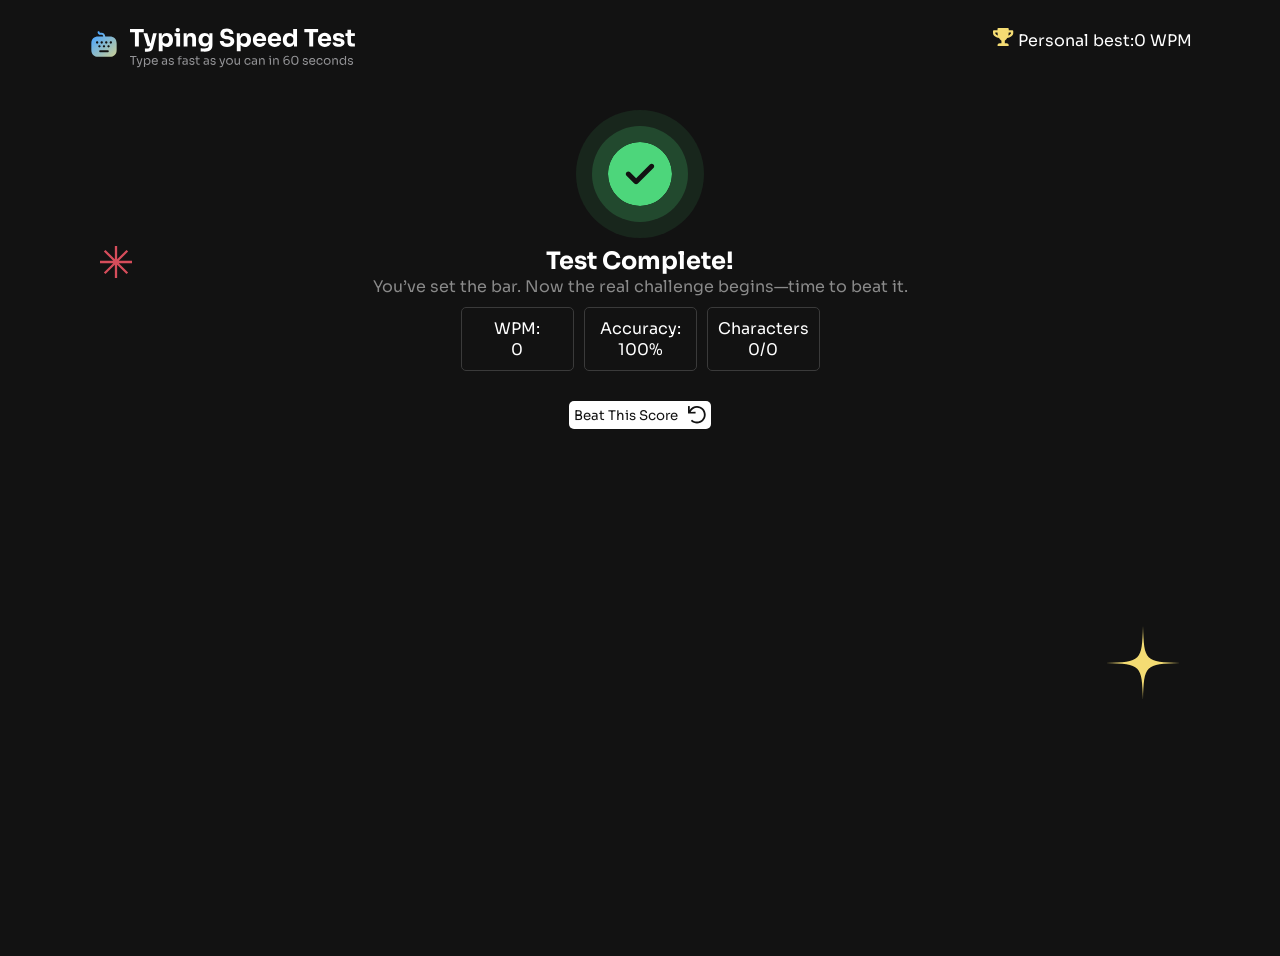
==== base.html @ afe935cb "ss ss" ====
<!doctype html>
<html lang="fr">
	<head>
		<meta charset="UTF-8" />
		<meta name="viewport" content="width=device-width, initial-scale=1.0" />
		<title>Document</title>
		<link rel="stylesheet" href="./css/style.css" />
		<link rel="preconnect" href="https://fonts.googleapis.com" />
		<link rel="preconnect" href="https://fonts.gstatic.com" crossorigin />
		<link
			href="https://fonts.googleapis.com/css2?family=Sora:wght@100..800&display=swap"
			rel="stylesheet"
		/>
	</head>
	<body>
		<header>
			<div>
				<svg
					class="none"
					width="26"
					height="26"
					viewBox="0 0 26 26"
					fill="none"
					xmlns="http://www.w3.org/2000/svg"
				>
					<path
						fill-rule="evenodd"
						clip-rule="evenodd"
						d="M19.4933 12.4536C18.856 12.4536 18.3387 11.9349 18.3387 11.2989C18.3387 10.6616 18.856 10.1443 19.4933 10.1443C20.1307 10.1443 20.648 10.6616 20.648 11.2989C20.648 11.9349 20.1307 12.4536 19.4933 12.4536ZM17.2147 16.2936C16.5773 16.2936 16.06 15.7749 16.06 15.1376C16.06 14.5016 16.5773 13.9829 17.2147 13.9829C17.852 13.9829 18.3693 14.5016 18.3693 15.1376C18.3693 15.7749 17.852 16.2936 17.2147 16.2936ZM16.4307 21.0389H8.90405C8.35205 21.0389 7.90405 20.5909 7.90405 20.0389C7.90405 19.4869 8.35205 19.0389 8.90405 19.0389H16.4307C16.9827 19.0389 17.4307 19.4869 17.4307 20.0389C17.4307 20.5909 16.9827 21.0389 16.4307 21.0389ZM6.95072 15.1376C6.95072 14.5016 7.46805 13.9829 8.10538 13.9829C8.74272 13.9829 9.26005 14.5016 9.26005 15.1376C9.26005 15.7749 8.74272 16.2936 8.10538 16.2936C7.46805 16.2936 6.95072 15.7749 6.95072 15.1376ZM5.82672 12.4536C5.18939 12.4536 4.67205 11.9349 4.67205 11.2989C4.67205 10.6616 5.18939 10.1443 5.82672 10.1443C6.46405 10.1443 6.98139 10.6616 6.98139 11.2989C6.98139 11.9349 6.46405 12.4536 5.82672 12.4536ZM10.384 10.1443C11.0213 10.1443 11.5387 10.6616 11.5387 11.2989C11.5387 11.9349 11.0213 12.4536 10.384 12.4536C9.74672 12.4536 9.22939 11.9349 9.22939 11.2989C9.22939 10.6616 9.74672 10.1443 10.384 10.1443ZM12.66 13.9829C13.2973 13.9829 13.8147 14.5016 13.8147 15.1376C13.8147 15.7749 13.2973 16.2936 12.66 16.2936C12.0227 16.2936 11.5053 15.7749 11.5053 15.1376C11.5053 14.5016 12.0227 13.9829 12.66 13.9829ZM14.936 10.1443C15.5733 10.1443 16.0907 10.6616 16.0907 11.2989C16.0907 11.9349 15.5733 12.4536 14.936 12.4536C14.2987 12.4536 13.7813 11.9349 13.7813 11.2989C13.7813 10.6616 14.2987 10.1443 14.936 10.1443ZM18.3053 5.37362H13.8587V5.18829C13.8307 3.23229 12.224 1.65095 10.28 1.65095H8.93605C8.57072 1.65095 8.27072 1.35629 8.26805 0.990954C8.26272 0.438954 7.79872 -0.0130457 7.25872 0.000287616C6.70672 0.00562095 6.26272 0.457621 6.26805 1.00962C6.28272 2.47229 7.47605 3.65095 8.92539 3.65095H10.26C11.0693 3.62962 11.8467 4.34695 11.8587 5.20295V5.37362H7.02805C2.62805 5.37362 5.27526e-05 7.95229 5.27526e-05 12.2709V18.7683C-0.00661391 20.8523 0.618719 22.5856 1.80805 23.7789C3.03205 25.0069 4.83205 25.6549 7.01605 25.6549H18.3053C22.7053 25.6549 25.3333 23.0816 25.3333 18.7709V12.3723C25.3333 7.98962 22.7053 5.37362 18.3053 5.37362Z"
						fill="url(#paint0_linear_322_4)"
					/>
					<defs>
						<linearGradient
							id="paint0_linear_322_4"
							x1="2.16671"
							y1="3.82748"
							x2="29.1667"
							y2="35.3275"
							gradientUnits="userSpaceOnUse"
						>
							<stop stop-color="#4CA6FF" />
							<stop offset="1" stop-color="#F4DC73" />
						</linearGradient>
					</defs>
				</svg>
				<img class="img" src="./asset/Logo (1).svg" alt="" />
			</div>

			<div>
				<svg
					width="21"
					height="18"
					viewBox="0 0 21 18"
					fill="none"
					xmlns="http://www.w3.org/2000/svg"
				>
					<path
						d="M19.4062 2.25C19.8633 2.25 20.25 2.63672 20.25 3.09375V5.0625C20.25 6.32812 19.4414 7.62891 18.0703 8.61328C16.9453 9.42188 15.6094 9.91406 14.2031 10.0898C13.0781 11.918 11.8125 12.6562 11.8125 12.6562V15.1875H13.5C14.7305 15.1875 15.75 15.9258 15.75 17.1562V17.5781C15.75 17.8242 15.5391 18 15.3281 18H4.92188C4.67578 18 4.5 17.8242 4.5 17.5781V17.1562C4.5 15.9258 5.48438 15.1875 6.75 15.1875H8.4375V12.6562C8.4375 12.6562 7.13672 11.918 6.01172 10.0898C4.60547 9.91406 3.26953 9.42188 2.14453 8.61328C0.773438 7.62891 0 6.32812 0 5.0625V3.09375C0 2.63672 0.351562 2.25 0.84375 2.25H4.5V0.84375C4.5 0.386719 4.85156 0 5.34375 0H14.9062C15.3633 0 15.75 0.386719 15.75 0.84375V2.25H19.4062ZM3.48047 6.78516C3.90234 7.10156 4.39453 7.34766 4.95703 7.55859C4.71094 6.67969 4.53516 5.66016 4.5 4.5H2.25V5.0625C2.25 5.48438 2.60156 6.1875 3.48047 6.78516ZM18 5.0625V4.5H15.7148C15.6797 5.66016 15.5039 6.67969 15.2578 7.55859C15.8203 7.34766 16.3125 7.10156 16.7344 6.78516C17.3672 6.36328 18 5.66016 18 5.0625Z"
						fill="#F4DC73"
					/>
				</svg>
				<span>Personal best:</span><span>0 WPM</span>
			</div>
		</header>
		<div class="boxi">
			<svg
				class="coche"
				width="64"
				height="64"
				viewBox="0 0 64 64"
				fill="none"
				xmlns="http://www.w3.org/2000/svg"
			>
				<path
					fill-rule="evenodd"
					clip-rule="evenodd"
					d="M45.4501 26.0109L29.8947 41.5663C29.3996 42.0615 28.7562 42.3074 28.1095 42.3074C27.4594 42.3074 26.816 42.0615 26.3208 41.5663L18.5432 33.7886C17.5562 32.8017 17.5562 31.2017 18.5432 30.2147C19.5301 29.2278 21.1267 29.2278 22.1137 30.2147L28.1095 36.2072L41.8762 22.4371C42.8632 21.4501 44.4632 21.4501 45.4501 22.4371C46.4371 23.424 46.4371 25.024 45.4501 26.0109ZM32 0C14.3562 0 0 14.3562 0 32C0 49.6472 14.3562 64 32 64C49.6438 64 64 49.6472 64 32C64 14.3562 49.6438 0 32 0Z"
					fill="#4DD67B"
				/>
			</svg>
			<section class="Complete">
				<svg
					class="etoile"
					width="32"
					height="32"
					viewBox="0 0 32 32"
					fill="none"
					xmlns="http://www.w3.org/2000/svg"
				>
					<path
						fill-rule="evenodd"
						clip-rule="evenodd"
						d="M17.1429 0H14.8571V13.2409L5.49442 3.87816L3.87818 5.49442L13.2409 14.8571H0V17.1429H13.2409L3.87818 26.5056L5.49442 28.1218L14.8571 18.759V32H17.1429V18.759L26.5056 28.1218L28.1218 26.5056L18.759 17.1429H32V14.8571H18.759L28.1218 5.4944L26.5056 3.87816L17.1429 13.2409V0Z"
						fill="#D64D5B"
					/>
				</svg>

				<h1>Test Complete!</h1>
				<p class="opac">
					You’ve set the bar. Now the real challenge begins—time to beat it.
				</p>
			</section>
			<div class="bar">
				<section>
					<span>WPM:</span>
					<span>0</span>
				</section>
				<section>
					<span>Accuracy:</span>
					<span>100%</span>
				</section>
				<section>
					<span>Characters</span>
					<span>0/0</span>
				</section>
			</div>
			<svg
				class="lumiér"
				width="74"
				height="74"
				viewBox="0 0 74 74"
				fill="none"
				xmlns="http://www.w3.org/2000/svg"
			>
				<path
					d="M37 74C35.9288 38.9469 35.0531 38.0767 0 37C35.0531 35.9288 35.9234 35.0531 37 0C38.0712 35.0531 38.9469 35.9234 74 37C38.9469 38.0767 38.0767 38.9362 37 74Z"
					fill="#F4DC73"
				/>
			</svg>

			<button class="again">
				Beat This Score
				<svg
					width="18"
					height="18"
					viewBox="0 0 18 18"
					fill="none"
					xmlns="http://www.w3.org/2000/svg"
				>
					<path
						d="M0.421875 0H1.37109C1.61719 0 1.79297 0.210938 1.79297 0.457031L1.72266 3.90234C3.26953 1.54688 5.97656 0 9 0.0351562C13.8164 0.0351562 17.7188 3.97266 17.7188 8.75391C17.6836 13.5703 13.7812 17.4375 9 17.4375C6.75 17.4375 4.67578 16.5938 3.12891 15.2227C2.95312 15.0469 2.95312 14.7656 3.12891 14.5898L3.83203 13.8867C3.97266 13.7461 4.21875 13.7461 4.39453 13.8867C5.625 14.9766 7.20703 15.6094 9 15.6094C12.7969 15.6094 15.8906 12.5508 15.8906 8.71875C15.8906 4.92188 12.7969 1.82812 9 1.82812C6.1875 1.82812 3.79688 3.51562 2.70703 5.90625L7.13672 5.80078C7.38281 5.80078 7.59375 5.97656 7.59375 6.22266V7.17188C7.59375 7.41797 7.38281 7.59375 7.17188 7.59375H0.421875C0.175781 7.59375 0 7.41797 0 7.17188V0.421875C0 0.210938 0.175781 0 0.421875 0Z"
						fill="#121212"
					/>
				</svg>
			</button>
		</div>

		<script src="./app.js"></script>
	</body>
</html>
---- css/style.css ----
body {
	background: var(--colors-neutral-900, #121212);
	height: 100vh;
	padding: 20px 80px;
}
h1,
span,
button,
textarea,
p {
	font-family: "Sora";
	color: var(--colors-neutral-0, #ffffff);
	margin: 0;
}
header {
	display: flex;
	flex-direction: row;
	justify-content: space-between;
}
.stat {
	display: flex;
	flex-direction: row;
	gap: 15px;
}
.stat-dificulté {
	margin-top: 30px;
}
.dificulté {
	display: flex;
	flex-direction: row;
	gap: 10px;
}
.opac {
	opacity: 0.5;
}
.dificult {
	border: 1px solid var(--colors-neutral-500, #717178);
	background-color: #121212;
	border-radius: 5px;
}
.dificult-choisi {
	border: 1px solid var(--colors-blue-400, #4ca6ff);
	background-color: #121212;
	border-radius: 5px;
	color: #4ca6ff;
}

.dialog {
	background-color: transparent;
	border: none;
	display: flex;
	flex-direction: column;
	align-items: center;
	gap: 20px;
	padding-top: 100px;
}
.star {
	background: var(--colors-blue-600, #177dff);
	padding: 10px;
	border: none;
	border-radius: 10px;
	width: max-content;
}
dialog {
	background-color: transparent;
	border: none;
}


.none {
	display: none;
}
.coche {
	border-radius: 999px;
	box-shadow:
		0px 0px 0px 32px #4dd67b1a,
		0px 0px 0px 16px #4dd67b33;
}
.boxi {
	width: 100%;
	display: flex;
	flex-direction: column;
	align-items: center;
	padding-top: 70px;
	text-align: center;
}
.textarea {
	width: 100%;
	background-color: transparent;
	border: none;
	height: 30rem;
	font-size: 20px;
}
.Complete {
	margin-top: 40px;
}
.bar {
	display: grid;
	grid-template-columns: repeat(3, 1fr);
	gap: 10px;
	margin-top: 10px;
}
.bar section {
	display: flex;
	flex-direction: column;
	border: 1px solid var(--colors-neutral-700, #3a3a3a);
	border-radius: 5px;
	padding: 10px;
}
.again {
	display: flex;
	flex-direction: row;
	gap: 10px;
	align-items: center;
	color: #121212;
	margin-top: 30px;
	border: none;
	background-color: #ffffff;
	padding: 5px;
	border-radius: 5px;
}
.etoile {
	position: absolute;
	left: 100px;
}
.lumiér {
	position: absolute;
	right: 100px;
	bottom: 200px;
}
.confeti {
	width: 100%;
}

@media (max-width: 1000px) {
	body {
		padding: 10px;
	}

	.stat-dificulté {
		flex-direction: column;
		gap: 20px;
	}
}
@media (max-width: 600px) {
	.none {
		display: flex;
	}
	.img {
		display: none;
	}
	.etoile {
		width: 20px;
		height: 20px;
		top: 150px;
	}
	.lumiér {
		width: 30px;
		height: 30px;
		bottom: 50px;
	}
	.bar {
		grid-template-columns: 1fr;
		grid-template-rows: repeat(3, 1fr);
	}
	.confeti {
		position: absolute;
		bottom: 0px;
	}
}
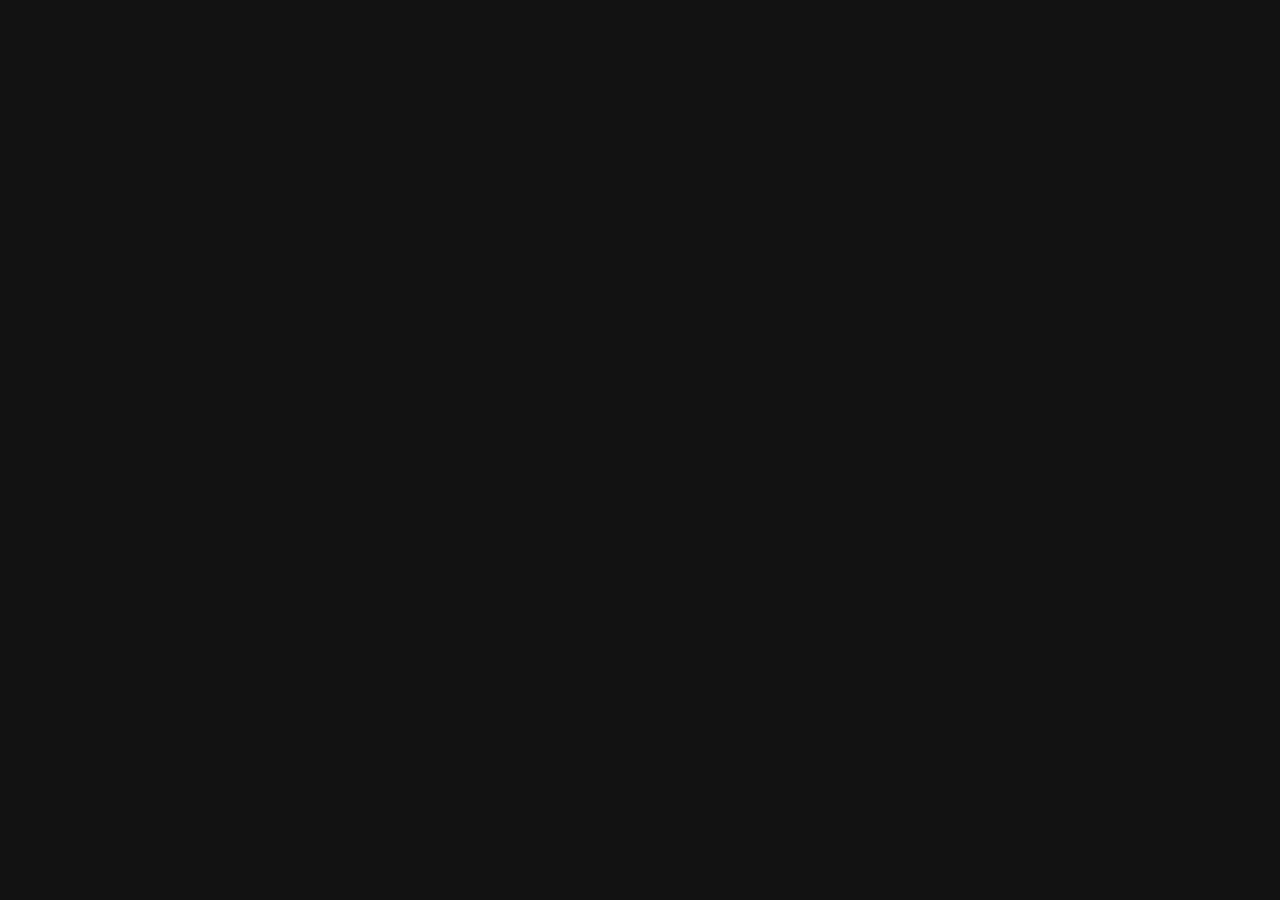
==== commit 79d92241: "ss ss" ====
--- a/base.html
+++ b/base.html
@@ -13,138 +13,7 @@
 		/>
 	</head>
 	<body>
-		<header>
-			<div>
-				<svg
-					class="none"
-					width="26"
-					height="26"
-					viewBox="0 0 26 26"
-					fill="none"
-					xmlns="http://www.w3.org/2000/svg"
-				>
-					<path
-						fill-rule="evenodd"
-						clip-rule="evenodd"
-						d="M19.4933 12.4536C18.856 12.4536 18.3387 11.9349 18.3387 11.2989C18.3387 10.6616 18.856 10.1443 19.4933 10.1443C20.1307 10.1443 20.648 10.6616 20.648 11.2989C20.648 11.9349 20.1307 12.4536 19.4933 12.4536ZM17.2147 16.2936C16.5773 16.2936 16.06 15.7749 16.06 15.1376C16.06 14.5016 16.5773 13.9829 17.2147 13.9829C17.852 13.9829 18.3693 14.5016 18.3693 15.1376C18.3693 15.7749 17.852 16.2936 17.2147 16.2936ZM16.4307 21.0389H8.90405C8.35205 21.0389 7.90405 20.5909 7.90405 20.0389C7.90405 19.4869 8.35205 19.0389 8.90405 19.0389H16.4307C16.9827 19.0389 17.4307 19.4869 17.4307 20.0389C17.4307 20.5909 16.9827 21.0389 16.4307 21.0389ZM6.95072 15.1376C6.95072 14.5016 7.46805 13.9829 8.10538 13.9829C8.74272 13.9829 9.26005 14.5016 9.26005 15.1376C9.26005 15.7749 8.74272 16.2936 8.10538 16.2936C7.46805 16.2936 6.95072 15.7749 6.95072 15.1376ZM5.82672 12.4536C5.18939 12.4536 4.67205 11.9349 4.67205 11.2989C4.67205 10.6616 5.18939 10.1443 5.82672 10.1443C6.46405 10.1443 6.98139 10.6616 6.98139 11.2989C6.98139 11.9349 6.46405 12.4536 5.82672 12.4536ZM10.384 10.1443C11.0213 10.1443 11.5387 10.6616 11.5387 11.2989C11.5387 11.9349 11.0213 12.4536 10.384 12.4536C9.74672 12.4536 9.22939 11.9349 9.22939 11.2989C9.22939 10.6616 9.74672 10.1443 10.384 10.1443ZM12.66 13.9829C13.2973 13.9829 13.8147 14.5016 13.8147 15.1376C13.8147 15.7749 13.2973 16.2936 12.66 16.2936C12.0227 16.2936 11.5053 15.7749 11.5053 15.1376C11.5053 14.5016 12.0227 13.9829 12.66 13.9829ZM14.936 10.1443C15.5733 10.1443 16.0907 10.6616 16.0907 11.2989C16.0907 11.9349 15.5733 12.4536 14.936 12.4536C14.2987 12.4536 13.7813 11.9349 13.7813 11.2989C13.7813 10.6616 14.2987 10.1443 14.936 10.1443ZM18.3053 5.37362H13.8587V5.18829C13.8307 3.23229 12.224 1.65095 10.28 1.65095H8.93605C8.57072 1.65095 8.27072 1.35629 8.26805 0.990954C8.26272 0.438954 7.79872 -0.0130457 7.25872 0.000287616C6.70672 0.00562095 6.26272 0.457621 6.26805 1.00962C6.28272 2.47229 7.47605 3.65095 8.92539 3.65095H10.26C11.0693 3.62962 11.8467 4.34695 11.8587 5.20295V5.37362H7.02805C2.62805 5.37362 5.27526e-05 7.95229 5.27526e-05 12.2709V18.7683C-0.00661391 20.8523 0.618719 22.5856 1.80805 23.7789C3.03205 25.0069 4.83205 25.6549 7.01605 25.6549H18.3053C22.7053 25.6549 25.3333 23.0816 25.3333 18.7709V12.3723C25.3333 7.98962 22.7053 5.37362 18.3053 5.37362Z"
-						fill="url(#paint0_linear_322_4)"
-					/>
-					<defs>
-						<linearGradient
-							id="paint0_linear_322_4"
-							x1="2.16671"
-							y1="3.82748"
-							x2="29.1667"
-							y2="35.3275"
-							gradientUnits="userSpaceOnUse"
-						>
-							<stop stop-color="#4CA6FF" />
-							<stop offset="1" stop-color="#F4DC73" />
-						</linearGradient>
-					</defs>
-				</svg>
-				<img class="img" src="./asset/Logo (1).svg" alt="" />
-			</div>
-
-			<div>
-				<svg
-					width="21"
-					height="18"
-					viewBox="0 0 21 18"
-					fill="none"
-					xmlns="http://www.w3.org/2000/svg"
-				>
-					<path
-						d="M19.4062 2.25C19.8633 2.25 20.25 2.63672 20.25 3.09375V5.0625C20.25 6.32812 19.4414 7.62891 18.0703 8.61328C16.9453 9.42188 15.6094 9.91406 14.2031 10.0898C13.0781 11.918 11.8125 12.6562 11.8125 12.6562V15.1875H13.5C14.7305 15.1875 15.75 15.9258 15.75 17.1562V17.5781C15.75 17.8242 15.5391 18 15.3281 18H4.92188C4.67578 18 4.5 17.8242 4.5 17.5781V17.1562C4.5 15.9258 5.48438 15.1875 6.75 15.1875H8.4375V12.6562C8.4375 12.6562 7.13672 11.918 6.01172 10.0898C4.60547 9.91406 3.26953 9.42188 2.14453 8.61328C0.773438 7.62891 0 6.32812 0 5.0625V3.09375C0 2.63672 0.351562 2.25 0.84375 2.25H4.5V0.84375C4.5 0.386719 4.85156 0 5.34375 0H14.9062C15.3633 0 15.75 0.386719 15.75 0.84375V2.25H19.4062ZM3.48047 6.78516C3.90234 7.10156 4.39453 7.34766 4.95703 7.55859C4.71094 6.67969 4.53516 5.66016 4.5 4.5H2.25V5.0625C2.25 5.48438 2.60156 6.1875 3.48047 6.78516ZM18 5.0625V4.5H15.7148C15.6797 5.66016 15.5039 6.67969 15.2578 7.55859C15.8203 7.34766 16.3125 7.10156 16.7344 6.78516C17.3672 6.36328 18 5.66016 18 5.0625Z"
-						fill="#F4DC73"
-					/>
-				</svg>
-				<span>Personal best:</span><span>0 WPM</span>
-			</div>
-		</header>
-		<div class="boxi">
-			<svg
-				class="coche"
-				width="64"
-				height="64"
-				viewBox="0 0 64 64"
-				fill="none"
-				xmlns="http://www.w3.org/2000/svg"
-			>
-				<path
-					fill-rule="evenodd"
-					clip-rule="evenodd"
-					d="M45.4501 26.0109L29.8947 41.5663C29.3996 42.0615 28.7562 42.3074 28.1095 42.3074C27.4594 42.3074 26.816 42.0615 26.3208 41.5663L18.5432 33.7886C17.5562 32.8017 17.5562 31.2017 18.5432 30.2147C19.5301 29.2278 21.1267 29.2278 22.1137 30.2147L28.1095 36.2072L41.8762 22.4371C42.8632 21.4501 44.4632 21.4501 45.4501 22.4371C46.4371 23.424 46.4371 25.024 45.4501 26.0109ZM32 0C14.3562 0 0 14.3562 0 32C0 49.6472 14.3562 64 32 64C49.6438 64 64 49.6472 64 32C64 14.3562 49.6438 0 32 0Z"
-					fill="#4DD67B"
-				/>
-			</svg>
-			<section class="Complete">
-				<svg
-					class="etoile"
-					width="32"
-					height="32"
-					viewBox="0 0 32 32"
-					fill="none"
-					xmlns="http://www.w3.org/2000/svg"
-				>
-					<path
-						fill-rule="evenodd"
-						clip-rule="evenodd"
-						d="M17.1429 0H14.8571V13.2409L5.49442 3.87816L3.87818 5.49442L13.2409 14.8571H0V17.1429H13.2409L3.87818 26.5056L5.49442 28.1218L14.8571 18.759V32H17.1429V18.759L26.5056 28.1218L28.1218 26.5056L18.759 17.1429H32V14.8571H18.759L28.1218 5.4944L26.5056 3.87816L17.1429 13.2409V0Z"
-						fill="#D64D5B"
-					/>
-				</svg>
-
-				<h1>Test Complete!</h1>
-				<p class="opac">
-					You’ve set the bar. Now the real challenge begins—time to beat it.
-				</p>
-			</section>
-			<div class="bar">
-				<section>
-					<span>WPM:</span>
-					<span>0</span>
-				</section>
-				<section>
-					<span>Accuracy:</span>
-					<span>100%</span>
-				</section>
-				<section>
-					<span>Characters</span>
-					<span>0/0</span>
-				</section>
-			</div>
-			<svg
-				class="lumiér"
-				width="74"
-				height="74"
-				viewBox="0 0 74 74"
-				fill="none"
-				xmlns="http://www.w3.org/2000/svg"
-			>
-				<path
-					d="M37 74C35.9288 38.9469 35.0531 38.0767 0 37C35.0531 35.9288 35.9234 35.0531 37 0C38.0712 35.0531 38.9469 35.9234 74 37C38.9469 38.0767 38.0767 38.9362 37 74Z"
-					fill="#F4DC73"
-				/>
-			</svg>
-
-			<button class="again">
-				Beat This Score
-				<svg
-					width="18"
-					height="18"
-					viewBox="0 0 18 18"
-					fill="none"
-					xmlns="http://www.w3.org/2000/svg"
-				>
-					<path
-						d="M0.421875 0H1.37109C1.61719 0 1.79297 0.210938 1.79297 0.457031L1.72266 3.90234C3.26953 1.54688 5.97656 0 9 0.0351562C13.8164 0.0351562 17.7188 3.97266 17.7188 8.75391C17.6836 13.5703 13.7812 17.4375 9 17.4375C6.75 17.4375 4.67578 16.5938 3.12891 15.2227C2.95312 15.0469 2.95312 14.7656 3.12891 14.5898L3.83203 13.8867C3.97266 13.7461 4.21875 13.7461 4.39453 13.8867C5.625 14.9766 7.20703 15.6094 9 15.6094C12.7969 15.6094 15.8906 12.5508 15.8906 8.71875C15.8906 4.92188 12.7969 1.82812 9 1.82812C6.1875 1.82812 3.79688 3.51562 2.70703 5.90625L7.13672 5.80078C7.38281 5.80078 7.59375 5.97656 7.59375 6.22266V7.17188C7.59375 7.41797 7.38281 7.59375 7.17188 7.59375H0.421875C0.175781 7.59375 0 7.41797 0 7.17188V0.421875C0 0.210938 0.175781 0 0.421875 0Z"
-						fill="#121212"
-					/>
-				</svg>
-			</button>
-		</div>
-
+		
 		<script src="./app.js"></script>
 	</body>
 </html>
--- a/css/style.css
+++ b/css/style.css
@@ -1,6 +1,5 @@
 body {
 	background: var(--colors-neutral-900, #121212);
-	height: 100vh;
 	padding: 20px 80px;
 }
 h1,
@@ -66,7 +65,6 @@
 	border: none;
 }
 
-
 .none {
 	display: none;
 }
@@ -76,6 +74,16 @@
 		0px 0px 0px 32px #4dd67b1a,
 		0px 0px 0px 16px #4dd67b33;
 }
+.restarteste {
+	background: var(--colors-neutral-800, #262626);
+	padding: 10px;
+	display: flex;
+	flex-direction: row;
+	gap: 10px;
+	border: none;
+	border-radius: 5px;
+	margin: auto;
+}
 .boxi {
 	width: 100%;
 	display: flex;
@@ -85,14 +93,37 @@
 	text-align: center;
 }
 .textarea {
+	display: flex;
+	flex-direction: row;
+	flex-wrap: wrap;
+
 	width: 100%;
 	background-color: transparent;
 	border: none;
-	height: 30rem;
+}
+.flou {
 	font-size: 20px;
+	color: transparent;
+	text-shadow: 0 0 8px #ffffff;
+}
+.p {
+	opacity: 0.75;
+}
+.epace {
+	margin: 10px;
+}
+.vrait {
+	color: green;
+}
+.faux {
+	color: red;
+	text-decoration: line-through;
 }
 .Complete {
 	margin-top: 40px;
+}
+p {
+	height: max-content;
 }
 .bar {
 	display: grid;
